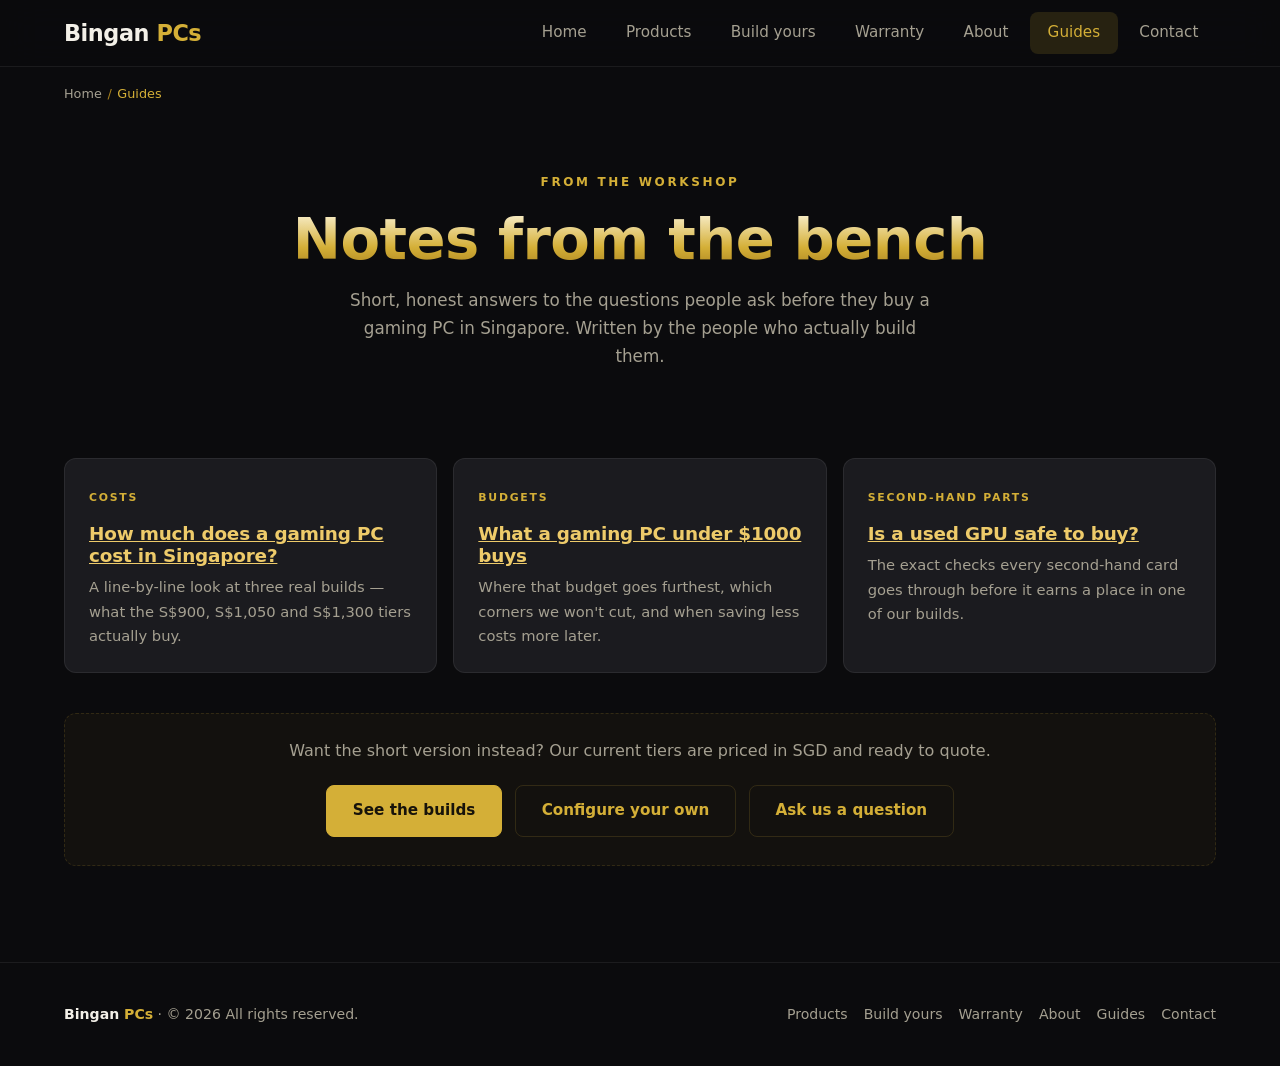
==== guides/index.html @ 6a00e123 "Local SEO Changes" ====
<!DOCTYPE html>
<html lang="en-SG">
<head>
  <meta charset="UTF-8" />
  <meta name="viewport" content="width=device-width, initial-scale=1.0" />
  <title>PC Building Guides | Bingan PCs Singapore</title>
  <meta name="description" content="Practical guides from our Singapore workshop on gaming PC costs, what S$1,000 buys, and how we test second-hand GPUs before they go into a build." />
  <link rel="canonical" href="https://example.com/guides/" />
  <meta name="theme-color" content="#0b0b0d" />
  <meta name="geo.region" content="SG" />
  <meta name="geo.placename" content="Singapore" />

  <meta property="og:site_name" content="Bingan PCs" />
  <meta property="og:title" content="PC Building Guides | Bingan PCs Singapore" />
  <meta property="og:description" content="Practical guides from our Singapore workshop on gaming PC costs, what S$1,000 buys, and how we test second-hand GPUs before they go into a build." />
  <meta property="og:type" content="website" />
  <meta property="og:url" content="https://example.com/guides/" />
  <meta property="og:locale" content="en_SG" />
  <meta property="og:image" content="https://example.com/assets/images/og/bingan-pcs-budget-gaming-pc-singapore.jpg" />
  <meta property="og:image:width" content="1200" />
  <meta property="og:image:height" content="630" />
  <meta name="twitter:card" content="summary_large_image" />
  <meta name="twitter:title" content="PC Building Guides | Bingan PCs Singapore" />
  <meta name="twitter:description" content="Practical guides from our Singapore workshop on gaming PC costs, what S$1,000 buys, and how we test second-hand GPUs before they go into a build." />
  <meta name="twitter:image" content="https://example.com/assets/images/og/bingan-pcs-budget-gaming-pc-singapore.jpg" />

  <link rel="icon" type="image/svg+xml" href="../assets/icons/favicon.svg" />
  <link rel="stylesheet" href="../css/styles.css" />

  <script type="application/ld+json">
  {
    "@context": "https://schema.org",
    "@type": "BreadcrumbList",
    "itemListElement": [
      { "@type": "ListItem", "position": 1, "name": "Home", "item": "https://example.com/" },
      { "@type": "ListItem", "position": 2, "name": "Guides", "item": "https://example.com/guides/" }
    ]
  }
  </script>
</head>
<body>
  <a class="skip-link" href="#main">Skip to content</a>

  <header class="site-header">
    <div class="container header-inner">
      <a href="../index.html" class="brand">Bingan <span>PCs</span></a>
      <nav class="nav-toggle" aria-label="Menu toggle">
        <button type="button" id="navToggle" aria-expanded="false" aria-controls="mainNav" aria-label="Open menu">
          <img src="../assets/images/down arrow.png" alt="" width="16" height="16" class="nav-arrow" />
        </button>
      </nav>
      <nav class="main-nav" id="mainNav" aria-label="Main navigation">
        <a href="../index.html">Home</a>
        <a href="../products.html">Products</a>
        <a href="../build.html">Build yours</a>
        <a href="../warranty.html">Warranty</a>
        <a href="../about.html">About</a>
        <a href="index.html" aria-current="page">Guides</a>
        <a href="../contact.html">Contact</a>
      </nav>
    </div>
  </header>

  <main id="main">
    <nav class="breadcrumbs" aria-label="Breadcrumb">
      <ol>
        <li><a href="../index.html">Home</a></li>
        <li aria-current="page">Guides</li>
      </ol>
    </nav>

    <section class="hero hero--compact">
      <div class="container narrow">
        <span class="eyebrow">From the workshop</span>
        <h1>Notes from the bench</h1>
        <p class="lead">Short, honest answers to the questions people ask before they buy a gaming PC in Singapore. Written by the people who actually build them.</p>
      </div>
    </section>

    <section class="section section--tight-top">
      <div class="container">
        <div class="card-grid card-grid--3">
          <article class="card">
            <span class="eyebrow small">Costs</span>
            <h3><a href="budget-gaming-pc-cost-singapore.html">How much does a gaming PC cost in Singapore?</a></h3>
            <p>A line-by-line look at three real builds — what the S$900, S$1,050 and S$1,300 tiers actually buy.</p>
          </article>
          <article class="card">
            <span class="eyebrow small">Budgets</span>
            <h3><a href="gaming-pc-under-1000-singapore.html">What a gaming PC under $1000 buys</a></h3>
            <p>Where that budget goes furthest, which corners we won't cut, and when saving less costs more later.</p>
          </article>
          <article class="card">
            <span class="eyebrow small">Second-hand parts</span>
            <h3><a href="is-a-used-gpu-safe.html">Is a used GPU safe to buy?</a></h3>
            <p>The exact checks every second-hand card goes through before it earns a place in one of our builds.</p>
          </article>
        </div>

        <div class="article__cta">
          <p>Want the short version instead? Our current tiers are priced in SGD and ready to quote.</p>
          <a href="../products.html" class="btn btn-primary">See the builds</a>
          <a href="../build.html" class="btn btn-outline">Configure your own</a>
          <a href="../contact.html" class="btn btn-outline">Ask us a question</a>
        </div>
      </div>
    </section>
  </main>

  <footer class="site-footer">
    <div class="container footer-inner">
      <p><span class="brand-footer">Bingan <span>PCs</span></span> · &copy; <span id="year"></span> All rights reserved.</p>
      <nav class="footer-nav" aria-label="Footer navigation">
        <a href="../products.html">Products</a>
        <a href="../build.html">Build yours</a>
        <a href="../warranty.html">Warranty</a>
        <a href="../about.html">About</a>
        <a href="index.html">Guides</a>
        <a href="../contact.html">Contact</a>
      </nav>
    </div>
  </footer>

  <script src="../js/main.js"></script>
</body>
</html>
---- css/styles.css ----
/* ==========================================================================
   PowerCyclePC — styles.css
   Base styles, design tokens, layout, and shared components.
   Theme: black + gold.
   ========================================================================== */

/* ---------- Design tokens ---------- */
:root {
  --color-bg: #0b0b0d;
  --color-surface: #141417;
  --color-surface-raised: #1b1b1f;
  --color-line: rgba(212, 175, 55, 0.16);
  --color-line-soft: rgba(255, 255, 255, 0.07);
  --color-text: #f3f0e8;
  --color-text-dim: #a5a091;
  --color-gold: #d4af37;
  --color-gold-light: #eecb6a;
  --color-gold-dark: #a8811f;
  --color-gold-ink: #17130a;

  --space-1: 0.5rem;
  --space-2: 1rem;
  --space-3: 1.5rem;
  --space-4: 2.5rem;
  --space-5: 4rem;
  --space-6: 6rem;

  --container-max: 1200px;
  --radius: 12px;
  --radius-sm: 8px;

  --font-sans: Inter, ui-sans-serif, system-ui, -apple-system, BlinkMacSystemFont, "Segoe UI", Roboto, "Helvetica Neue", Arial, sans-serif;
  --font-display: var(--font-sans);
}

html { scroll-behavior: smooth; -webkit-text-size-adjust: 100%; }
*, *::before, *::after { box-sizing: border-box; }

body {
  margin: 0;
  font-family: var(--font-sans);
  color: var(--color-text);
  background-color: var(--color-bg);
  line-height: 1.65;
  -webkit-font-smoothing: antialiased;
}

::selection { background: var(--color-gold); color: var(--color-gold-ink); }

h1, h2, h3 { font-family: var(--font-display); font-weight: 600; letter-spacing: -0.01em; line-height: 1.2; }
h2 { font-size: clamp(1.6rem, 3.4vw, 2.3rem); margin: 0 0 var(--space-2); }
h3 { font-size: 1.15rem; margin: 0 0 var(--space-1); }

img { max-width: 100%; height: auto; display: block; }

p { margin: 0 0 var(--space-2); }
a { color: var(--color-gold-light); }

:focus-visible { outline: 3px solid var(--color-gold); outline-offset: 3px; }

.skip-link {
  position: absolute; left: -9999px; top: 0; z-index: 999;
  background: var(--color-gold); color: var(--color-gold-ink);
  padding: var(--space-1) var(--space-2); font-weight: 600; text-decoration: none;
}
.skip-link:focus { left: var(--space-2); top: var(--space-1); }

/* ---------- Layout ---------- */
.container { width: 100%; max-width: var(--container-max); margin-inline: auto; padding-inline: var(--space-3); }
.container.narrow { max-width: 820px; }
.section { padding-block: var(--space-6); }
.section--tight-top { padding-top: var(--space-4); }
.section-alt { background-color: var(--color-surface); border-block: 1px solid var(--color-line-soft); }
.lead { color: var(--color-text-dim); font-size: 1.05rem; }
.eyebrow { display: inline-block; color: var(--color-gold); font-size: 0.75rem; font-weight: 600; letter-spacing: 0.22em; text-transform: uppercase; margin-bottom: var(--space-2); }
.eyebrow.small { font-size: 0.68rem; letter-spacing: 0.16em; }
.section-head { text-align: center; margin-bottom: var(--space-4); }
.section-head h1, .section-head h2 { margin: 0 0 var(--space-2); }
.section-head .lead { max-width: 62ch; margin-inline: auto; }

.footnote { color: var(--color-text-dim); font-size: 0.85rem; max-width: 76ch; margin: var(--space-3) auto 0; text-align: center; }

/* ---------- Breadcrumbs ---------- */
.breadcrumbs { max-width: var(--container-max); margin-inline: auto; padding: var(--space-2) var(--space-3) 0; font-size: 0.8rem; color: var(--color-text-dim); }
.breadcrumbs ol { list-style: none; display: flex; flex-wrap: wrap; gap: 0.35rem; margin: 0; padding: 0; }
.breadcrumbs li { display: inline-flex; align-items: center; gap: 0.35rem; }
.breadcrumbs li + li::before { content: "/"; color: var(--color-gold-dark); }
.breadcrumbs a { color: var(--color-text-dim); text-decoration: none; }
.breadcrumbs a:hover { color: var(--color-gold); }
.breadcrumbs [aria-current="page"] { color: var(--color-gold); }

/* ---------- Article / guide pages ---------- */
.article { max-width: 820px; margin-inline: auto; }
.article h2 { margin-top: var(--space-4); }
.article p, .article li { color: var(--color-text-dim); }
.article strong { color: var(--color-text); }
.article ul, .article ol { padding-left: 1.3rem; }
.article__meta { color: var(--color-gold); font-size: 0.82rem; letter-spacing: 0.06em; margin-bottom: var(--space-3); }
.article figure { margin: var(--space-3) 0; }
.article figure img { width: 100%; border-radius: var(--radius); border: 1px solid var(--color-line-soft); }
.article .faq { margin-top: var(--space-2); }
.article__cta { margin-top: var(--space-4); padding: var(--space-3); border: 1px dashed var(--color-line); border-radius: var(--radius); background: rgba(212, 175, 55, 0.04); text-align: center; }
.article__cta p { color: var(--color-text-dim); margin-bottom: var(--space-2); }
.article__cta .btn { margin: 0.25rem; }

/* ---------- Hero ---------- */
.hero { padding-block: var(--space-6) var(--space-5); text-align: center; }
.hero--compact { padding-block: var(--space-5) var(--space-3); }
.hero h1 {
  margin: 0 0 var(--space-2);
  font-size: clamp(2.2rem, 6vw, 3.6rem);
  line-height: 1.08;
  background: linear-gradient(180deg, #fdf6dd 0%, var(--color-gold) 62%, var(--color-gold-dark) 100%);
  -webkit-background-clip: text;
  background-clip: text;
  -webkit-text-fill-color: transparent;
  color: transparent;
}
.hero .lead { margin: 0 auto var(--space-3); max-width: 56ch; }
.hero-actions { display: flex; gap: var(--space-2); justify-content: center; flex-wrap: wrap; }
.hero-media { margin-top: var(--space-4); position: relative; }
.hero-mark {
  position: absolute; left: 9%; top: 50%; transform: translateY(-50%);
  display: flex; align-items: center; gap: 0.9rem; pointer-events: none;
}
.hero-mark svg { width: 58px; height: 58px; filter: drop-shadow(0 2px 10px rgba(0,0,0,.25)); }
.hero-mark span { font-size: clamp(1.5rem, 3vw, 2.4rem); font-weight: 700; letter-spacing: -0.02em; color: #17130a; }
.hero-mark em { font-style: normal; color: #a8811f; }
@media (max-width: 760px) { .hero-mark { left: 6%; gap: 0.5rem; } .hero-mark svg { width: 34px; height: 34px; } }
.hero-image { width: 100%; border-radius: var(--radius); border: 1px solid var(--color-line-soft); }

/* ---------- Buttons ---------- */
.btn {
  display: inline-flex; align-items: center; justify-content: center;
  gap: var(--space-1);
  background-color: var(--color-gold);
  color: var(--color-gold-ink);
  border: 1px solid var(--color-gold);
  text-decoration: none;
  padding: 0.8rem 1.6rem;
  border-radius: var(--radius-sm);
  font-weight: 600;
  font-size: 0.95rem;
  transition: background-color 0.2s ease, transform 0.2s ease, border-color 0.2s ease, color 0.2s ease;
}
.btn:hover { background-color: var(--color-gold-light); border-color: var(--color-gold-light); transform: translateY(-1px); }
.btn-primary { background-color: var(--color-gold); color: var(--color-gold-ink); }
.btn-outline { background-color: transparent; color: var(--color-gold); border-color: var(--color-line); }
.btn-outline:hover { background-color: rgba(212, 175, 55, 0.1); border-color: var(--color-gold); color: var(--color-gold-light); transform: translateY(-1px); }
.btn-lg { padding: 1rem 2rem; font-size: 1.05rem; }
.btn-block { display: flex; width: 100%; margin-top: var(--space-3); }

/* ---------- Header & nav ---------- */
.site-header {
  position: sticky; top: 0; z-index: 100;
  background-color: rgba(11, 11, 13, 0.85);
  border-block-end: 1px solid var(--color-line-soft);
  backdrop-filter: saturate(180%) blur(20px);
  -webkit-backdrop-filter: saturate(180%) blur(20px);
}
.header-inner { position: relative; display: flex; align-items: center; justify-content: space-between; height: 66px; gap: var(--space-2); }
.brand { font-family: var(--font-display); font-size: 1.4rem; font-weight: 700; color: var(--color-text); text-decoration: none; white-space: nowrap; letter-spacing: -0.02em; }
.brand span { color: var(--color-gold); }

.nav-toggle { display: none; }
.nav-toggle button { width: 44px; height: 34px; background: transparent; border: 1px solid var(--color-line); border-radius: 6px; display: flex; align-items: center; justify-content: center; padding: 0; cursor: pointer; }
.nav-arrow { width: 16px; height: auto; transition: transform 0.3s ease; }

.main-nav { display: flex; gap: 0.25rem; }
.main-nav a { padding: 0.5rem 1.1rem; color: var(--color-text-dim); text-decoration: none; border-radius: var(--radius-sm); font-size: 0.95rem; transition: color 0.2s ease, background-color 0.2s ease; }
.main-nav a:hover { color: var(--color-gold); background-color: rgba(212, 175, 55, 0.08); }
.main-nav a[aria-current="page"] { color: var(--color-gold); background-color: rgba(212, 175, 55, 0.14); font-weight: 500; }

@media (max-width: 768px) {
  .nav-toggle { display: inline-flex; }
  .main-nav {
    position: absolute; top: calc(100% + 8px); right: var(--space-2);
    min-width: 220px; padding: var(--space-2);
    flex-direction: column; gap: 0.25rem;
    background-color: var(--color-surface-raised);
    border: 1px solid var(--color-line);
    border-radius: var(--radius);
    box-shadow: 0 16px 40px rgba(0, 0, 0, 0.5);
    opacity: 0; pointer-events: none;
    transform: translateY(-8px);
    transition: opacity 0.22s ease, transform 0.22s ease;
  }
  .main-nav.is-open { opacity: 1; pointer-events: auto; transform: translateY(0); }
  .main-nav a { padding: 0.7rem var(--space-2); text-align: center; }
}

/* ---------- Trust strip ---------- */
.trust-strip { border-block: 1px solid var(--color-line-soft); background-color: var(--color-surface); padding-block: var(--space-3); }
.trust-grid { display: grid; grid-template-columns: repeat(4, 1fr); gap: var(--space-3); }
.trust-item { text-align: center; }
.trust-item strong { display: block; color: var(--color-text); font-size: 0.95rem; }
.trust-item span { color: var(--color-text-dim); font-size: 0.82rem; }
@media (max-width: 720px) {
  .trust-grid { grid-template-columns: repeat(2, 1fr); gap: var(--space-2); }
}

/* ---------- Panels / comparison split ---------- */
.split-2 { display: grid; grid-template-columns: 1fr 1fr; gap: var(--space-3); }
@media (max-width: 720px) { .split-2 { grid-template-columns: 1fr; } }

.panel { background-color: var(--color-surface-raised); border: 1px solid var(--color-line-soft); border-radius: var(--radius); padding: var(--space-3); }
.panel--muted { background-color: transparent; border-style: dashed; }
.panel__title { color: var(--color-gold); font-size: 0.78rem; letter-spacing: 0.16em; text-transform: uppercase; margin-bottom: var(--space-2); }

.checklist { list-style: none; margin: 0; padding: 0; display: grid; gap: 0.7rem; }
.checklist li { position: relative; padding-left: 1.6rem; color: var(--color-text); }
.checklist li::before { content: ""; position: absolute; left: 0; top: 0.6em; width: 8px; height: 8px; border-radius: 50%; background: var(--color-gold); }
.checklist--dim li { color: var(--color-text-dim); }
.checklist--dim li::before { background: transparent; border: 2px solid var(--color-gold-dark); }
.checklist--wide { max-width: 70ch; margin-inline: auto; }
.checklist--wide li { color: var(--color-text-dim); }
.checklist--wide strong { color: var(--color-text); }

/* ---------- Tier teasers ---------- */
.tier-teaser { display: grid; grid-template-columns: repeat(3, 1fr); gap: var(--space-2); }
@media (max-width: 900px) { .tier-teaser { grid-template-columns: 1fr; } }

.teaser {
  position: relative;
  display: flex; flex-direction: column; gap: 0.35rem;
  padding: var(--space-3);
  background-color: var(--color-surface-raised);
  border: 1px solid var(--color-line-soft);
  border-radius: var(--radius);
  text-decoration: none; color: inherit;
  transition: border-color 0.2s ease, transform 0.2s ease;
}
.teaser:hover { border-color: var(--color-gold); transform: translateY(-2px); }
.teaser--featured { border-color: var(--color-gold); background: linear-gradient(180deg, rgba(212, 175, 55, 0.07), transparent 60%), var(--color-surface-raised); }
.teaser__badge { position: absolute; top: -10px; left: var(--space-3); background: var(--color-gold); color: var(--color-gold-ink); font-size: 0.65rem; font-weight: 700; letter-spacing: 0.12em; text-transform: uppercase; padding: 0.25rem 0.6rem; border-radius: 999px; }
.teaser__label { color: var(--color-text-dim); font-size: 0.78rem; letter-spacing: 0.14em; text-transform: uppercase; }
.teaser__price { color: var(--color-gold); font-size: 2rem; font-weight: 600; line-height: 1.1; }
.teaser__spec { font-size: 0.9rem; color: var(--color-text); }
.teaser__note { font-size: 0.85rem; color: var(--color-text-dim); }
.teaser__cta { margin-top: var(--space-2); font-size: 0.9rem; font-weight: 600; color: var(--color-gold); }

/* ---------- Steps ---------- */
.steps { list-style: none; margin: 0; padding: 0; display: grid; grid-template-columns: repeat(4, 1fr); gap: var(--space-3); counter-reset: step; }
@media (max-width: 900px) { .steps { grid-template-columns: 1fr 1fr; } }
@media (max-width: 560px) { .steps { grid-template-columns: 1fr; } }
.step { border-top: 1px solid var(--color-line); padding-top: var(--space-2); }
.step__num { display: block; color: var(--color-gold); font-size: 0.8rem; letter-spacing: 0.18em; margin-bottom: var(--space-1); }
.step h3 { font-size: 1rem; }
.step p { color: var(--color-text-dim); font-size: 0.9rem; margin: 0; }

/* ---------- FAQ ---------- */
.faq { display: grid; gap: var(--space-1); }
.faq details { background-color: var(--color-bg); border: 1px solid var(--color-line-soft); border-radius: var(--radius-sm); padding: var(--space-2) var(--space-3); }
.faq details[open] { border-color: var(--color-line); }
.faq summary { cursor: pointer; font-weight: 600; list-style: none; display: flex; justify-content: space-between; gap: var(--space-2); }
.faq summary::-webkit-details-marker { display: none; }
.faq summary::after { content: "+"; color: var(--color-gold); font-weight: 400; }
.faq details[open] summary::after { content: "–"; }
.faq p { color: var(--color-text-dim); font-size: 0.95rem; margin: var(--space-2) 0 0; }

/* ---------- CTA band ---------- */
.section-cta { background: linear-gradient(180deg, transparent, rgba(212, 175, 55, 0.07)); border-top: 1px solid var(--color-line-soft); }
.cta { text-align: center; }
.cta h2 { margin: 0 0 var(--space-2); }
.cta .lead { margin: 0 auto var(--space-4); max-width: 54ch; }

/* ---------- Cards (generic) ---------- */
.card-grid { display: grid; gap: var(--space-2); }
.card-grid--3 { grid-template-columns: repeat(3, 1fr); }
@media (max-width: 800px) { .card-grid--3 { grid-template-columns: 1fr; } }
.card { background-color: var(--color-surface-raised); border: 1px solid var(--color-line-soft); border-radius: var(--radius); padding: var(--space-3); }
.card p { color: var(--color-text-dim); font-size: 0.92rem; margin: 0; }

/* ---------- Footer ---------- */
.site-footer { padding-block: var(--space-4); border-top: 1px solid var(--color-line-soft); color: var(--color-text-dim); font-size: 0.88rem; }
.footer-inner { display: flex; justify-content: space-between; align-items: center; gap: var(--space-2); flex-wrap: wrap; }
.site-footer p { margin: 0; }
.brand-footer { color: var(--color-text); font-weight: 600; }
.brand-footer span { color: var(--color-gold); }
.footer-nav { display: flex; gap: var(--space-2); }
.footer-nav a { color: var(--color-text-dim); text-decoration: none; }
.footer-nav a:hover { color: var(--color-gold); }

/* ==========================================================================
   Products page
   ========================================================================== */

.tier-grid { display: grid; gap: var(--space-2); align-items: stretch; }
@media (min-width: 900px) { .tier-grid { grid-template-columns: repeat(3, 1fr); } }

.product-card {
  position: relative;
  display: flex; flex-direction: column;
  background-color: var(--color-surface-raised);
  border: 1px solid var(--color-line-soft);
  border-radius: var(--radius);
  padding: var(--space-3);
}
.product-card--featured { border: 1px solid var(--color-gold); background: linear-gradient(180deg, rgba(212, 175, 55, 0.06), transparent 45%), var(--color-surface-raised); }
.card-badge { position: absolute; top: -10px; left: var(--space-3); background: var(--color-gold); color: var(--color-gold-ink); font-size: 0.65rem; font-weight: 700; letter-spacing: 0.12em; text-transform: uppercase; padding: 0.25rem 0.6rem; border-radius: 999px; }
.card-header { margin-bottom: var(--space-2); }
.card-kicker { display: block; color: var(--color-text-dim); font-size: 0.76rem; letter-spacing: 0.14em; text-transform: uppercase; margin-bottom: var(--space-1); }
.price { color: var(--color-gold); font-weight: 600; font-size: 2.1rem; line-height: 1.1; margin: 0; }
.card-sub { color: var(--color-text-dim); font-size: 0.88rem; margin: var(--space-1) 0 0; }

.product-specs { width: 100%; border-collapse: collapse; margin-bottom: var(--space-2); }
.product-specs th, .product-specs td { padding: 0.55rem 0; text-align: left; vertical-align: top; font-size: 0.9rem; border-bottom: 1px solid var(--color-line-soft); font-weight: 400; }
.product-specs th { width: 38%; color: var(--color-text-dim); }
.product-specs td { color: var(--color-text); }
.alt { color: var(--color-text-dim); font-size: 0.82rem; }
.incl { color: var(--color-gold); font-size: 0.72rem; letter-spacing: 0.1em; text-transform: uppercase; }

.gameplay-section { margin-bottom: var(--space-2); }
.gameplay-title { font-size: 0.72rem; letter-spacing: 0.14em; text-transform: uppercase; color: var(--color-text-dim); margin-bottom: var(--space-1); }
.gameplay-list { list-style: none; margin: 0; padding: 0; }
.gameplay-list li { padding: 0.5rem 0; border-bottom: 1px solid var(--color-line-soft); font-size: 0.86rem; }
.gameplay-list li:last-child { border-bottom: 0; }
.gameplay-list strong { display: block; font-weight: 500; color: var(--color-text); }
.gameplay-list span { display: block; color: var(--color-text-dim); font-size: 0.79rem; }

.card-foot { color: var(--color-text-dim); font-size: 0.84rem; margin: auto 0 0; padding-top: var(--space-2); border-top: 1px solid var(--color-line-soft); }

/* Comparison table */
.table-scroll { overflow-x: auto; }
.compare { width: 100%; border-collapse: collapse; min-width: 640px; font-size: 0.92rem; }
.compare th, .compare td { padding: 0.75rem var(--space-2); text-align: left; border-bottom: 1px solid var(--color-line-soft); }
.compare thead th { color: var(--color-text-dim); font-size: 0.76rem; letter-spacing: 0.12em; text-transform: uppercase; font-weight: 600; }
.compare tbody th { color: var(--color-text-dim); font-weight: 400; width: 22%; }
.compare .price-cell { color: var(--color-gold); font-weight: 600; font-size: 1.05rem; }
.compare .is-featured { background-color: rgba(212, 175, 55, 0.06); }

/* Options */
.option-grid { display: grid; grid-template-columns: repeat(2, 1fr); gap: var(--space-2); }
@media (max-width: 700px) { .option-grid { grid-template-columns: 1fr; } }
.option-card { background-color: var(--color-surface-raised); border: 1px solid var(--color-line-soft); border-radius: var(--radius); padding: var(--space-3); }
.option-card p { color: var(--color-text-dim); font-size: 0.9rem; margin: 0; }
.option-price { color: var(--color-gold) !important; font-weight: 600; margin-bottom: var(--space-1) !important; }

/* ==========================================================================
   Contact page
   ========================================================================== */
.contact-stack { display: grid; grid-template-columns: repeat(3, 1fr); gap: var(--space-2); align-items: stretch; }
@media (max-width: 860px) { .contact-stack { grid-template-columns: 1fr; } }

.contact-card { display: flex; flex-direction: column; text-align: center; background-color: var(--color-surface-raised); border: 1px solid var(--color-line-soft); border-radius: var(--radius); overflow: hidden; }
.card-image-wrap { aspect-ratio: 16 / 10; background-color: #fff; overflow: hidden; }
.card-image-wrap img { width: 100%; height: 100%; object-fit: contain; padding: var(--space-4); }
.card-body { padding: var(--space-3); display: flex; flex-direction: column; gap: var(--space-1); flex: 1; }
.card-body h2 { margin: 0; font-size: 1.35rem; }
.card-body .lead { font-size: 0.92rem; margin: 0 0 var(--space-2); }
.card-body .btn { margin-top: auto; }

.info-grid { display: grid; grid-template-columns: repeat(3, 1fr); gap: var(--space-2); margin-top: var(--space-4); }
@media (max-width: 800px) { .info-grid { grid-template-columns: 1fr; } }
.info-card { border-left: 2px solid var(--color-gold-dark); padding-left: var(--space-2); }
.info-card p { color: var(--color-text-dim); font-size: 0.9rem; margin: 0; }

.payment-wrapper { text-align: center; max-width: 70ch; margin-inline: auto; }
.payment-wrapper h2 { margin: 0 0 var(--space-2); }
.payment-wrapper .lead { margin: 0 auto var(--space-2); }
.payment-wrapper p:last-child { color: var(--color-text-dim); font-size: 0.9rem; }

/* ==========================================================================
   About page
   ========================================================================== */
.split { display: grid; grid-template-columns: 1.1fr 0.9fr; gap: var(--space-4); align-items: center; }
@media (max-width: 860px) { .split { grid-template-columns: 1fr; } }
.story p { color: var(--color-text-dim); }
.story h2 { margin-bottom: var(--space-2); }
.story-media img { width: 100%; border-radius: var(--radius); border: 1px solid var(--color-line-soft); }

/* ==========================================================================
   Build photography
   ========================================================================== */
.product-card--media { padding-top: 0; }
.card-media { margin: 0 calc(-1 * var(--space-3)) var(--space-3); }
.card-media img { width: 100%; aspect-ratio: 4 / 3; object-fit: cover; display: block; }

.gallery { display: grid; grid-template-columns: repeat(4, 1fr); gap: var(--space-1); }
@media (max-width: 900px) { .gallery { grid-template-columns: repeat(2, 1fr); } }
@media (max-width: 520px) { .gallery { grid-template-columns: 1fr; } }
.gallery figure { margin: 0; position: relative; overflow: hidden; border-radius: var(--radius-sm); background: var(--color-surface-raised); }
.gallery img { width: 100%; height: 100%; object-fit: cover; aspect-ratio: 3 / 4; transition: transform 0.4s ease; }
.gallery figure:hover img { transform: scale(1.03); }
.gallery figcaption {
  position: absolute; inset: auto 0 0 0;
  padding: var(--space-3) var(--space-2) var(--space-2);
  font-size: 0.82rem; color: var(--color-text);
  background: linear-gradient(180deg, transparent, rgba(8, 8, 10, 0.92));
}
.gallery figcaption span { display: block; color: var(--color-text-dim); font-size: 0.76rem; }
/* ==========================================================================
   Configurator (build.html)
   ========================================================================== */
.config { display: grid; grid-template-columns: minmax(0, 1fr) 340px; gap: var(--space-4); align-items: start; }
@media (max-width: 940px) { .config { grid-template-columns: 1fr; } }

.config-step { border: 0; padding: 0; margin: 0 0 var(--space-4); }
.config-step legend { display: flex; align-items: center; gap: 0.6rem; padding: 0; margin-bottom: var(--space-2); }
.config-step__num {
  display: inline-flex; align-items: center; justify-content: center;
  width: 26px; height: 26px; border-radius: 50%;
  border: 1px solid var(--color-gold); color: var(--color-gold);
  font-size: 0.8rem; flex-shrink: 0;
}
.config-step__title { font-size: 1.15rem; font-weight: 600; }

.base-grid { display: grid; grid-template-columns: repeat(3, 1fr); gap: var(--space-2); }
@media (max-width: 760px) { .base-grid { grid-template-columns: 1fr; } }

.base-option { position: relative; display: block; cursor: pointer; }
.base-option input { position: absolute; inset: 0; width: 100%; height: 100%; margin: 0; opacity: 0; cursor: pointer; z-index: 2; }
.base-card {
  position: relative; display: flex; flex-direction: column; height: 100%;
  overflow: hidden; background: var(--color-surface-raised);
  border: 1px solid var(--color-line-soft); border-radius: var(--radius);
  transition: border-color 0.2s ease, transform 0.2s ease;
}
.base-option:hover .base-card { border-color: var(--color-line); }
.base-option input:checked + .base-card { border-color: var(--color-gold); box-shadow: inset 0 0 0 1px var(--color-gold); }
.base-option input:focus-visible + .base-card { outline: 3px solid var(--color-gold); outline-offset: 3px; }
.base-card img { width: 100%; aspect-ratio: 4 / 3; object-fit: cover; }
.base-card__badge {
  position: absolute; top: 8px; left: 8px; z-index: 1;
  background: var(--color-gold); color: var(--color-gold-ink);
  font-size: 0.6rem; font-weight: 700; letter-spacing: 0.1em; text-transform: uppercase;
  padding: 0.2rem 0.5rem; border-radius: 999px;
}
.base-card__body { display: flex; flex-direction: column; gap: 0.15rem; padding: var(--space-2); flex: 1; }
.base-card__name { font-weight: 600; font-size: 0.95rem; }
.base-card__spec { color: var(--color-text-dim); font-size: 0.8rem; }
.base-card__price { color: var(--color-gold); font-weight: 600; font-size: 1.15rem; margin-top: auto; padding-top: 0.4rem; }

.opt-group { margin-bottom: var(--space-3); }
.opt-label { color: var(--color-text-dim); font-size: 0.72rem; letter-spacing: 0.14em; text-transform: uppercase; margin: 0 0 0.6rem; }
.pills { display: flex; flex-wrap: wrap; gap: 0.6rem; }
.pill { position: relative; cursor: pointer; }
.pill input { position: absolute; inset: 0; width: 100%; height: 100%; margin: 0; opacity: 0; cursor: pointer; z-index: 2; }
.pill span {
  display: flex; flex-direction: column; gap: 0.1rem;
  min-width: 160px; padding: 0.7rem 1rem;
  border: 1px solid var(--color-line-soft); border-radius: 10px;
  background: var(--color-surface-raised);
  transition: border-color 0.2s ease, background-color 0.2s ease;
}
.pill:hover span { border-color: var(--color-line); }
.pill input:checked + span { border-color: var(--color-gold); background: rgba(212, 175, 55, 0.08); }
.pill input:focus-visible + span { outline: 3px solid var(--color-gold); outline-offset: 3px; }
.pill em { font-style: normal; font-size: 0.76rem; color: var(--color-text-dim); }
.pill input:checked + span em { color: var(--color-gold); }
.opt-hint { color: var(--color-text-dim); font-size: 0.8rem; margin: var(--space-2) 0 0; }

.summary {
  position: sticky; top: 84px;
  background: var(--color-surface-raised);
  border: 1px solid var(--color-line);
  border-radius: var(--radius);
  padding: var(--space-3);
}
@media (max-width: 940px) { .summary { position: static; } }
.summary__label { color: var(--color-gold); font-size: 0.72rem; letter-spacing: 0.16em; text-transform: uppercase; margin: 0 0 var(--space-2); }
.summary__list { list-style: none; margin: 0 0 var(--space-2); padding: 0; display: grid; gap: 0.55rem; }
.summary__list li { display: flex; flex-direction: column; gap: 0.05rem; padding-bottom: 0.55rem; border-bottom: 1px solid var(--color-line-soft); }
.summary__list span { color: var(--color-text-dim); font-size: 0.68rem; letter-spacing: 0.12em; text-transform: uppercase; }
.summary__list b { font-weight: 500; font-size: 0.9rem; }
.summary__list i { font-style: normal; font-size: 0.78rem; color: var(--color-gold); }
.summary__total { display: flex; justify-content: space-between; align-items: baseline; gap: var(--space-2); margin: var(--space-2) 0 var(--space-1); }
.summary__total span { color: var(--color-text-dim); font-size: 0.85rem; }
.summary__total strong { color: var(--color-gold); font-size: 1.7rem; font-weight: 600; }
.summary__note { color: var(--color-text-dim); font-size: 0.76rem; margin: 0 0 var(--space-2); }
.summary .btn-block + .btn-block { margin-top: 0.6rem; }
.summary__copied { color: var(--color-gold); font-size: 0.78rem; margin: 0.6rem 0 0; text-align: center; }

/* ---------- Tier card motion ---------- */
.product-card {
  transition: transform 0.35s cubic-bezier(0.2, 0.8, 0.2, 1),
              border-color 0.3s ease, box-shadow 0.35s ease;
}
.product-card:hover {
  transform: translateY(-6px);
  border-color: var(--color-gold);
  box-shadow: 0 18px 44px rgba(0, 0, 0, 0.5), 0 0 0 1px rgba(212, 175, 55, 0.25);
}
.product-card .card-media { overflow: hidden; }
.product-card .card-media img { transition: transform 0.6s cubic-bezier(0.2, 0.8, 0.2, 1); }
.product-card:hover .card-media img { transform: scale(1.045); }
.product-card--featured:hover { box-shadow: 0 18px 44px rgba(0, 0, 0, 0.55), 0 0 0 1px rgba(212, 175, 55, 0.5); }
@media (prefers-reduced-motion: reduce) {
  .product-card, .product-card .card-media img { transition: none; }
  .product-card:hover { transform: none; }
}

/* ---------- Inline CTA under the tier grid ---------- */
.cta-inline {
  display: flex; align-items: center; justify-content: center;
  flex-wrap: wrap; gap: var(--space-2);
  margin-top: var(--space-4);
  padding: var(--space-3);
  border: 1px dashed var(--color-line);
  border-radius: var(--radius);
  background: rgba(212, 175, 55, 0.04);
}
.cta-inline p { margin: 0; color: var(--color-text-dim); }

/* ---------- Certificate block ---------- */
.cert-card {
  display: flex; align-items: flex-start; gap: var(--space-3);
  margin-top: var(--space-4);
  padding: var(--space-3);
  background: var(--color-surface-raised);
  border: 1px solid var(--color-line);
  border-radius: var(--radius);
}
.cert-card__seal { flex: 0 0 56px; }
.cert-card__seal svg { width: 56px; height: 56px; }
.cert-card h3 { margin: 0 0 var(--space-1); }
.cert-card p { margin: 0; color: var(--color-text-dim); font-size: 0.95rem; }
@media (max-width: 620px) { .cert-card { flex-direction: column; } }

/* ---------- Case comparison ---------- */
.case-compare { display: grid; grid-template-columns: repeat(2, 1fr); gap: var(--space-2); }
.case-card {
  display: flex; flex-direction: column;
  background: var(--color-surface-raised);
  border: 1px solid var(--color-line-soft);
  border-radius: var(--radius);
  overflow: hidden;
  transition: border-color 0.3s ease, transform 0.3s ease;
}
.case-card:hover { border-color: var(--color-gold); transform: translateY(-4px); }
.case-card--featured { border-color: var(--color-line); }
.case-card__media { position: relative; margin: 0; }
.case-card__media img { width: 100%; aspect-ratio: 16 / 10; object-fit: cover; display: block; }
.case-card__tag {
  position: absolute; top: 10px; left: 10px;
  background: var(--color-gold); color: var(--color-gold-ink);
  font-size: 0.62rem; font-weight: 700; letter-spacing: 0.1em; text-transform: uppercase;
  padding: 0.25rem 0.6rem; border-radius: 999px;
}
.case-card__body { padding: var(--space-3); display: flex; flex-direction: column; gap: var(--space-1); }
.case-card__body h3 { margin: 0; font-size: 1.25rem; }
.case-card__sub { color: var(--color-gold); font-size: 0.8rem; margin: 0; }
.case-specs { margin: var(--space-2) 0 0; display: grid; gap: 0; }
.case-specs > div { display: flex; justify-content: space-between; gap: var(--space-2); padding: 0.5rem 0; border-bottom: 1px solid var(--color-line-soft); }
.case-specs > div:last-child { border-bottom: 0; }
.case-specs dt { color: var(--color-text-dim); font-size: 0.8rem; }
.case-specs dd { margin: 0; font-size: 0.85rem; text-align: right; }
.case-card__for { margin: auto 0 0; padding-top: var(--space-2); color: var(--color-text-dim); font-size: 0.88rem; }
.case-card__for strong { color: var(--color-text); }
.panel__price { color: var(--color-gold); font-weight: 600; letter-spacing: 0; text-transform: none; }

/* ==========================================================================
   Mobile pass
   ========================================================================== */
@media (max-width: 820px) {
  .case-compare { grid-template-columns: 1fr; }
}

@media (max-width: 700px) {
  :root { --space-5: 3rem; --space-6: 3.5rem; }
  .section { padding-block: var(--space-5); }
  .hero { padding-block: var(--space-5) var(--space-4); }
  .hero h1 { font-size: clamp(1.9rem, 9vw, 2.6rem); }
  .hero .lead { font-size: 1rem; }
  .container { padding-inline: 1.15rem; }
  .case-card__body { padding: var(--space-2); }
  .btn { padding: 0.75rem 1.2rem; }
  .hero-actions .btn { flex: 1 1 auto; }
  .summary { position: static; }
  .config { gap: var(--space-3); }
  .case-specs > div { padding: 0.45rem 0; }
  .trust-grid { gap: var(--space-2) var(--space-1); }
  .cta-inline { flex-direction: column; text-align: center; }
  /* keep wide tables inside the viewport */
  .table-scroll { margin-inline: 0; }
  .compare { font-size: 0.86rem; }
  .compare th, .compare td { padding: 0.6rem 0.7rem; }
}

@media (max-width: 430px) {
  .hero-mark { display: none; }
  .pill span { min-width: 100%; }
  .gallery figcaption { font-size: 0.78rem; }
}

html { -webkit-text-size-adjust: 100%; }
body { overflow-x: hidden; }
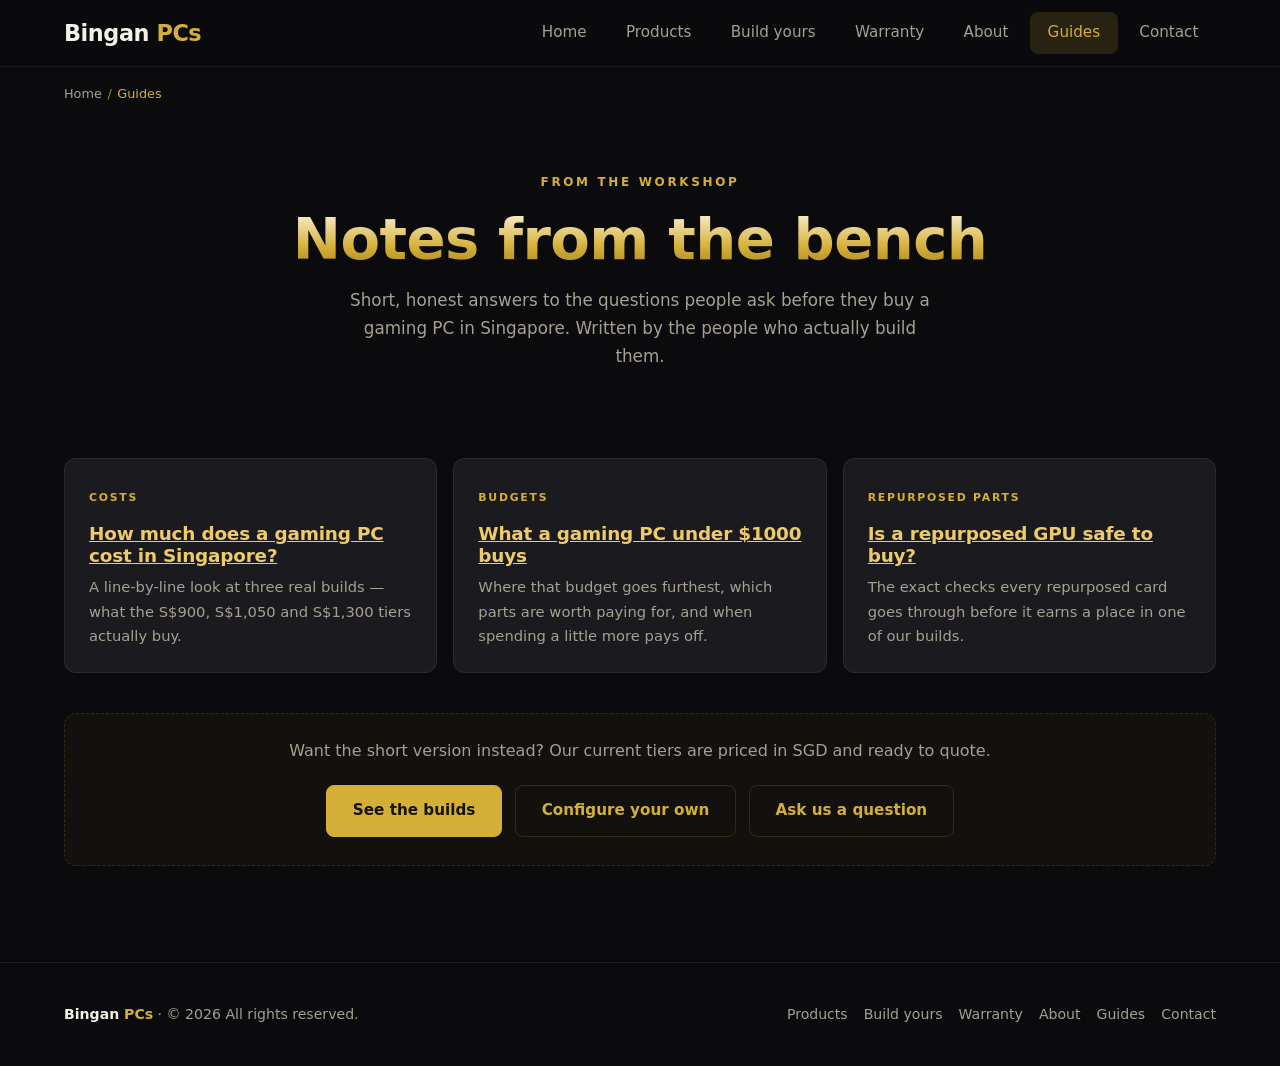
==== commit a3b88c2c: "Content update to better tell brand story" ====
--- a/guides/index.html
+++ b/guides/index.html
@@ -4,25 +4,25 @@
   <meta charset="UTF-8" />
   <meta name="viewport" content="width=device-width, initial-scale=1.0" />
   <title>PC Building Guides | Bingan PCs Singapore</title>
-  <meta name="description" content="Practical guides from our Singapore workshop on gaming PC costs, what S$1,000 buys, and how we test second-hand GPUs before they go into a build." />
-  <link rel="canonical" href="https://example.com/guides/" />
+  <meta name="description" content="Practical guides from our Singapore workshop on gaming PC costs, what S$1,000 buys, and how we test repurposed GPUs before they go into a build." />
+  <link rel="canonical" href="https://binganpc.com/guides/" />
   <meta name="theme-color" content="#0b0b0d" />
   <meta name="geo.region" content="SG" />
   <meta name="geo.placename" content="Singapore" />
 
   <meta property="og:site_name" content="Bingan PCs" />
   <meta property="og:title" content="PC Building Guides | Bingan PCs Singapore" />
-  <meta property="og:description" content="Practical guides from our Singapore workshop on gaming PC costs, what S$1,000 buys, and how we test second-hand GPUs before they go into a build." />
+  <meta property="og:description" content="Practical guides from our Singapore workshop on gaming PC costs, what S$1,000 buys, and how we test repurposed GPUs before they go into a build." />
   <meta property="og:type" content="website" />
-  <meta property="og:url" content="https://example.com/guides/" />
+  <meta property="og:url" content="https://binganpc.com/guides/" />
   <meta property="og:locale" content="en_SG" />
-  <meta property="og:image" content="https://example.com/assets/images/og/bingan-pcs-budget-gaming-pc-singapore.jpg" />
+  <meta property="og:image" content="https://binganpc.com/assets/images/og/bingan-pcs-budget-gaming-pc-singapore.jpg" />
   <meta property="og:image:width" content="1200" />
   <meta property="og:image:height" content="630" />
   <meta name="twitter:card" content="summary_large_image" />
   <meta name="twitter:title" content="PC Building Guides | Bingan PCs Singapore" />
-  <meta name="twitter:description" content="Practical guides from our Singapore workshop on gaming PC costs, what S$1,000 buys, and how we test second-hand GPUs before they go into a build." />
-  <meta name="twitter:image" content="https://example.com/assets/images/og/bingan-pcs-budget-gaming-pc-singapore.jpg" />
+  <meta name="twitter:description" content="Practical guides from our Singapore workshop on gaming PC costs, what S$1,000 buys, and how we test repurposed GPUs before they go into a build." />
+  <meta name="twitter:image" content="https://binganpc.com/assets/images/og/bingan-pcs-budget-gaming-pc-singapore.jpg" />
 
   <link rel="icon" type="image/svg+xml" href="../assets/icons/favicon.svg" />
   <link rel="stylesheet" href="../css/styles.css" />
@@ -32,8 +32,8 @@
     "@context": "https://schema.org",
     "@type": "BreadcrumbList",
     "itemListElement": [
-      { "@type": "ListItem", "position": 1, "name": "Home", "item": "https://example.com/" },
-      { "@type": "ListItem", "position": 2, "name": "Guides", "item": "https://example.com/guides/" }
+      { "@type": "ListItem", "position": 1, "name": "Home", "item": "https://binganpc.com/" },
+      { "@type": "ListItem", "position": 2, "name": "Guides", "item": "https://binganpc.com/guides/" }
     ]
   }
   </script>
@@ -88,12 +88,12 @@
           <article class="card">
             <span class="eyebrow small">Budgets</span>
             <h3><a href="gaming-pc-under-1000-singapore.html">What a gaming PC under $1000 buys</a></h3>
-            <p>Where that budget goes furthest, which corners we won't cut, and when saving less costs more later.</p>
+            <p>Where that budget goes furthest, which parts are worth paying for, and when spending a little more pays off.</p>
           </article>
           <article class="card">
-            <span class="eyebrow small">Second-hand parts</span>
-            <h3><a href="is-a-used-gpu-safe.html">Is a used GPU safe to buy?</a></h3>
-            <p>The exact checks every second-hand card goes through before it earns a place in one of our builds.</p>
+            <span class="eyebrow small">Repurposed parts</span>
+            <h3><a href="is-a-used-gpu-safe.html">Is a repurposed GPU safe to buy?</a></h3>
+            <p>The exact checks every repurposed card goes through before it earns a place in one of our builds.</p>
           </article>
         </div>
 
--- a/css/styles.css
+++ b/css/styles.css
@@ -98,6 +98,21 @@
 .article__meta { color: var(--color-gold); font-size: 0.82rem; letter-spacing: 0.06em; margin-bottom: var(--space-3); }
 .article figure { margin: var(--space-3) 0; }
 .article figure img { width: 100%; border-radius: var(--radius); border: 1px solid var(--color-line-soft); }
+.article figure img.img--component { display: block; max-width: 560px; margin-inline: auto; }
+.article figcaption { margin-top: 0.45rem; color: var(--color-text-dim); font-size: 0.78rem; line-height: 1.45; }
+.article .perf-compare { margin: var(--space-3) 0; padding: var(--space-3); border: 1px solid var(--color-line-soft); border-radius: var(--radius); background: var(--color-surface-raised); }
+.article .perf-row { display: grid; grid-template-columns: 160px 1fr 58px; gap: 0.75rem; align-items: center; margin-bottom: 0.85rem; color: var(--color-text); font-size: 0.88rem; }
+.article .perf-row:last-of-type { margin-bottom: 0; }
+.article .perf-track { height: 12px; border-radius: 999px; background: rgba(255, 255, 255, 0.08); overflow: hidden; }
+.article .perf-bar { display: block; height: 100%; border-radius: inherit; }
+.article .perf-bar--igpu { background: #8f96a3; }
+.article .perf-bar--dgpu { background: var(--color-gold); }
+.article .perf-value { text-align: right; color: var(--color-gold); font-weight: 600; }
+.article .perf-note { margin-top: 1rem; font-size: 0.78rem; }
+@media (max-width: 560px) {
+  .article .perf-row { grid-template-columns: 1fr 58px; }
+  .article .perf-track { grid-column: 1 / -1; grid-row: 2; }
+}
 .article .faq { margin-top: var(--space-2); }
 .article__cta { margin-top: var(--space-4); padding: var(--space-3); border: 1px dashed var(--color-line); border-radius: var(--radius); background: rgba(212, 175, 55, 0.04); text-align: center; }
 .article__cta p { color: var(--color-text-dim); margin-bottom: var(--space-2); }
@@ -342,6 +357,7 @@
 .contact-stack { display: grid; grid-template-columns: repeat(3, 1fr); gap: var(--space-2); align-items: stretch; }
 @media (max-width: 860px) { .contact-stack { grid-template-columns: 1fr; } }
 
+.contact-card[hidden] { display: none; }
 .contact-card { display: flex; flex-direction: column; text-align: center; background-color: var(--color-surface-raised); border: 1px solid var(--color-line-soft); border-radius: var(--radius); overflow: hidden; }
 .card-image-wrap { aspect-ratio: 16 / 10; background-color: #fff; overflow: hidden; }
 .card-image-wrap img { width: 100%; height: 100%; object-fit: contain; padding: var(--space-4); }
@@ -363,11 +379,11 @@
 /* ==========================================================================
    About page
    ========================================================================== */
-.split { display: grid; grid-template-columns: 1.1fr 0.9fr; gap: var(--space-4); align-items: center; }
-@media (max-width: 860px) { .split { grid-template-columns: 1fr; } }
+.split { display: grid; grid-template-columns: 1fr; gap: var(--space-4); align-items: start; }
+.story { max-width: 70ch; }
 .story p { color: var(--color-text-dim); }
 .story h2 { margin-bottom: var(--space-2); }
-.story-media img { width: 100%; border-radius: var(--radius); border: 1px solid var(--color-line-soft); }
+.story-media img { display: block; width: 100%; max-width: 860px; margin-inline: auto; border-radius: var(--radius); border: 1px solid var(--color-line-soft); }
 
 /* ==========================================================================
    Build photography
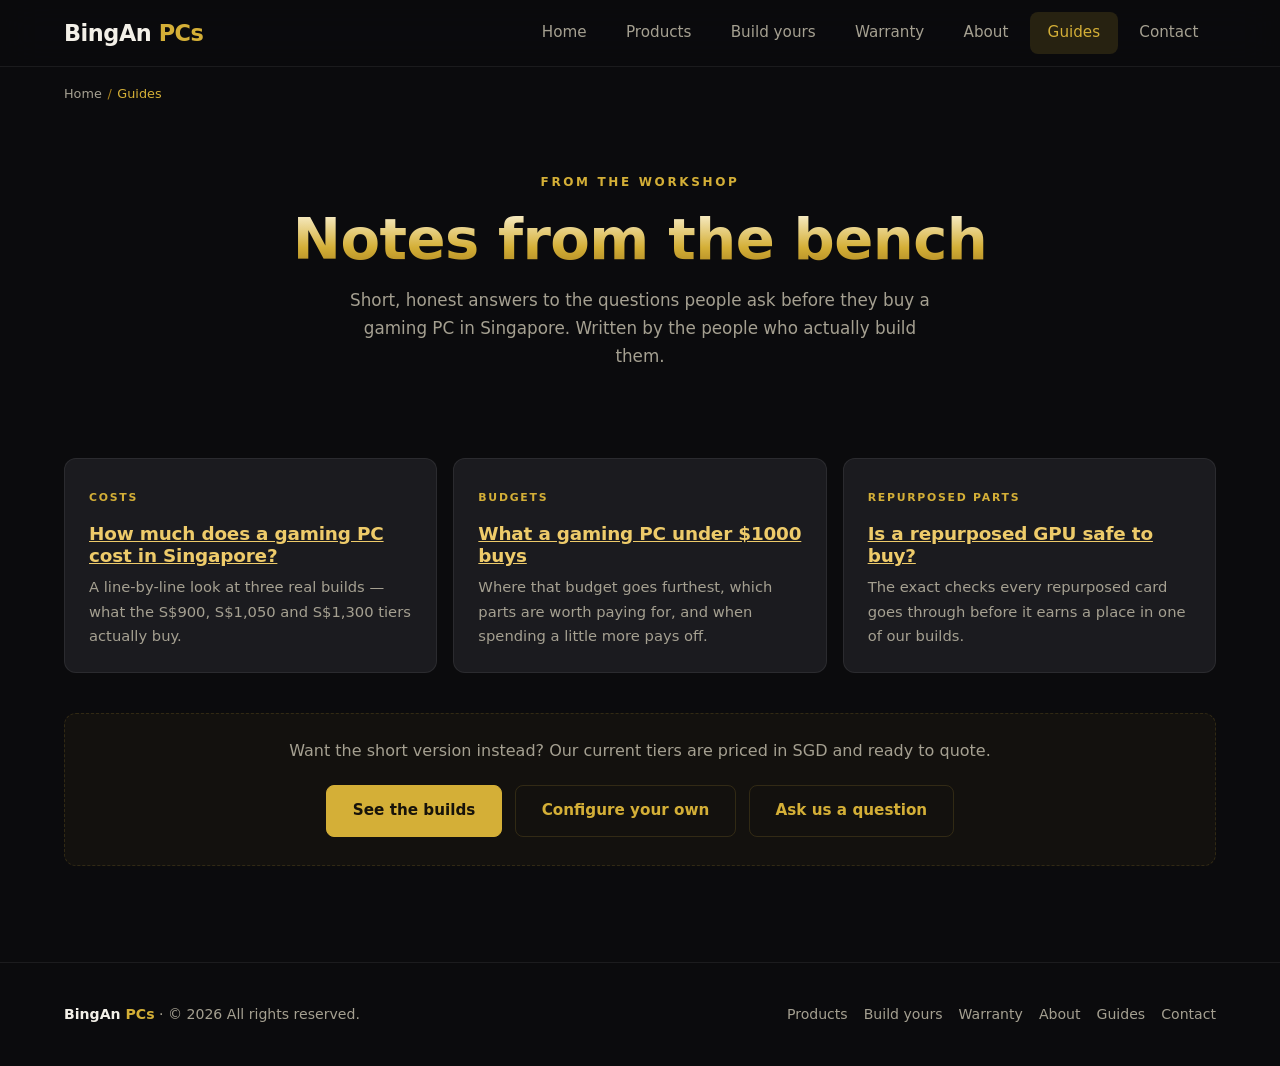
==== commit b91b493f: "Title changes" ====
--- a/guides/index.html
+++ b/guides/index.html
@@ -3,16 +3,16 @@
 <head>
   <meta charset="UTF-8" />
   <meta name="viewport" content="width=device-width, initial-scale=1.0" />
-  <title>PC Building Guides | Bingan PCs Singapore</title>
-  <meta name="description" content="Practical guides from our Singapore workshop on gaming PC costs, what S$1,000 buys, and how we test repurposed GPUs before they go into a build." />
+  <title>PC Building Guides | BingAn PCs Singapore</title>
+  <meta name="description" content="Budget gaming PC guides from Singapore. Real prices, build advice and GPU testing." />
   <link rel="canonical" href="https://binganpc.com/guides/" />
   <meta name="theme-color" content="#0b0b0d" />
   <meta name="geo.region" content="SG" />
   <meta name="geo.placename" content="Singapore" />
 
-  <meta property="og:site_name" content="Bingan PCs" />
-  <meta property="og:title" content="PC Building Guides | Bingan PCs Singapore" />
-  <meta property="og:description" content="Practical guides from our Singapore workshop on gaming PC costs, what S$1,000 buys, and how we test repurposed GPUs before they go into a build." />
+  <meta property="og:site_name" content="BingAn PCs" />
+  <meta property="og:title" content="PC Building Guides | BingAn PCs Singapore" />
+  <meta property="og:description" content="Budget gaming PC guides from Singapore. Real prices, build advice and GPU testing." />
   <meta property="og:type" content="website" />
   <meta property="og:url" content="https://binganpc.com/guides/" />
   <meta property="og:locale" content="en_SG" />
@@ -20,11 +20,16 @@
   <meta property="og:image:width" content="1200" />
   <meta property="og:image:height" content="630" />
   <meta name="twitter:card" content="summary_large_image" />
-  <meta name="twitter:title" content="PC Building Guides | Bingan PCs Singapore" />
-  <meta name="twitter:description" content="Practical guides from our Singapore workshop on gaming PC costs, what S$1,000 buys, and how we test repurposed GPUs before they go into a build." />
+  <meta name="twitter:title" content="PC Building Guides | BingAn PCs Singapore" />
+  <meta name="twitter:description" content="Budget gaming PC guides from Singapore. Real prices, build advice and GPU testing." />
   <meta name="twitter:image" content="https://binganpc.com/assets/images/og/bingan-pcs-budget-gaming-pc-singapore.jpg" />
 
-  <link rel="icon" type="image/svg+xml" href="../assets/icons/favicon.svg" />
+  <link rel="icon" href="/favicon.ico" sizes="any" />
+  <link rel="icon" type="image/png" sizes="16x16" href="/assets/icons/favicon-16x16.png" />
+  <link rel="icon" type="image/png" sizes="32x32" href="/assets/icons/favicon-32x32.png" />
+  <link rel="icon" type="image/png" sizes="48x48" href="/assets/icons/favicon-48x48.png" />
+  <link rel="icon" type="image/svg+xml" href="/assets/icons/favicon.svg" />
+  <link rel="apple-touch-icon" sizes="180x180" href="/assets/icons/apple-touch-icon.png" />
   <link rel="stylesheet" href="../css/styles.css" />
 
   <script type="application/ld+json">
@@ -43,7 +48,7 @@
 
   <header class="site-header">
     <div class="container header-inner">
-      <a href="../index.html" class="brand">Bingan <span>PCs</span></a>
+      <a href="../index.html" class="brand">BingAn <span>PCs</span></a>
       <nav class="nav-toggle" aria-label="Menu toggle">
         <button type="button" id="navToggle" aria-expanded="false" aria-controls="mainNav" aria-label="Open menu">
           <img src="../assets/images/down arrow.png" alt="" width="16" height="16" class="nav-arrow" />
@@ -109,7 +114,7 @@
 
   <footer class="site-footer">
     <div class="container footer-inner">
-      <p><span class="brand-footer">Bingan <span>PCs</span></span> · &copy; <span id="year"></span> All rights reserved.</p>
+      <p><span class="brand-footer">BingAn <span>PCs</span></span> · &copy; <span id="year"></span> All rights reserved.</p>
       <nav class="footer-nav" aria-label="Footer navigation">
         <a href="../products.html">Products</a>
         <a href="../build.html">Build yours</a>
--- a/css/styles.css
+++ b/css/styles.css
@@ -17,6 +17,7 @@
   --color-gold-light: #eecb6a;
   --color-gold-dark: #a8811f;
   --color-gold-ink: #17130a;
+  --color-success: #5ddc9c;
 
   --space-1: 0.5rem;
   --space-2: 1rem;
@@ -350,6 +351,10 @@
 .option-card { background-color: var(--color-surface-raised); border: 1px solid var(--color-line-soft); border-radius: var(--radius); padding: var(--space-3); }
 .option-card p { color: var(--color-text-dim); font-size: 0.9rem; margin: 0; }
 .option-price { color: var(--color-gold) !important; font-weight: 600; margin-bottom: var(--space-1) !important; }
+.price-was { color: var(--color-text-dim); text-decoration: line-through; margin-right: 0.3rem; }
+.sale-text { color: var(--color-success); font-weight: 600; }
+.pill em .sale-text, .summary__list i .sale-text { color: var(--color-success); }
+.pill em .price-was, .summary__list i .price-was { color: var(--color-text-dim); }
 
 /* ==========================================================================
    Contact page
@@ -579,6 +584,7 @@
   .hero h1 { font-size: clamp(1.9rem, 9vw, 2.6rem); }
   .hero .lead { font-size: 1rem; }
   .container { padding-inline: 1.15rem; }
+  .article { padding-inline: 1.15rem; }
   .case-card__body { padding: var(--space-2); }
   .btn { padding: 0.75rem 1.2rem; }
   .hero-actions .btn { flex: 1 1 auto; }
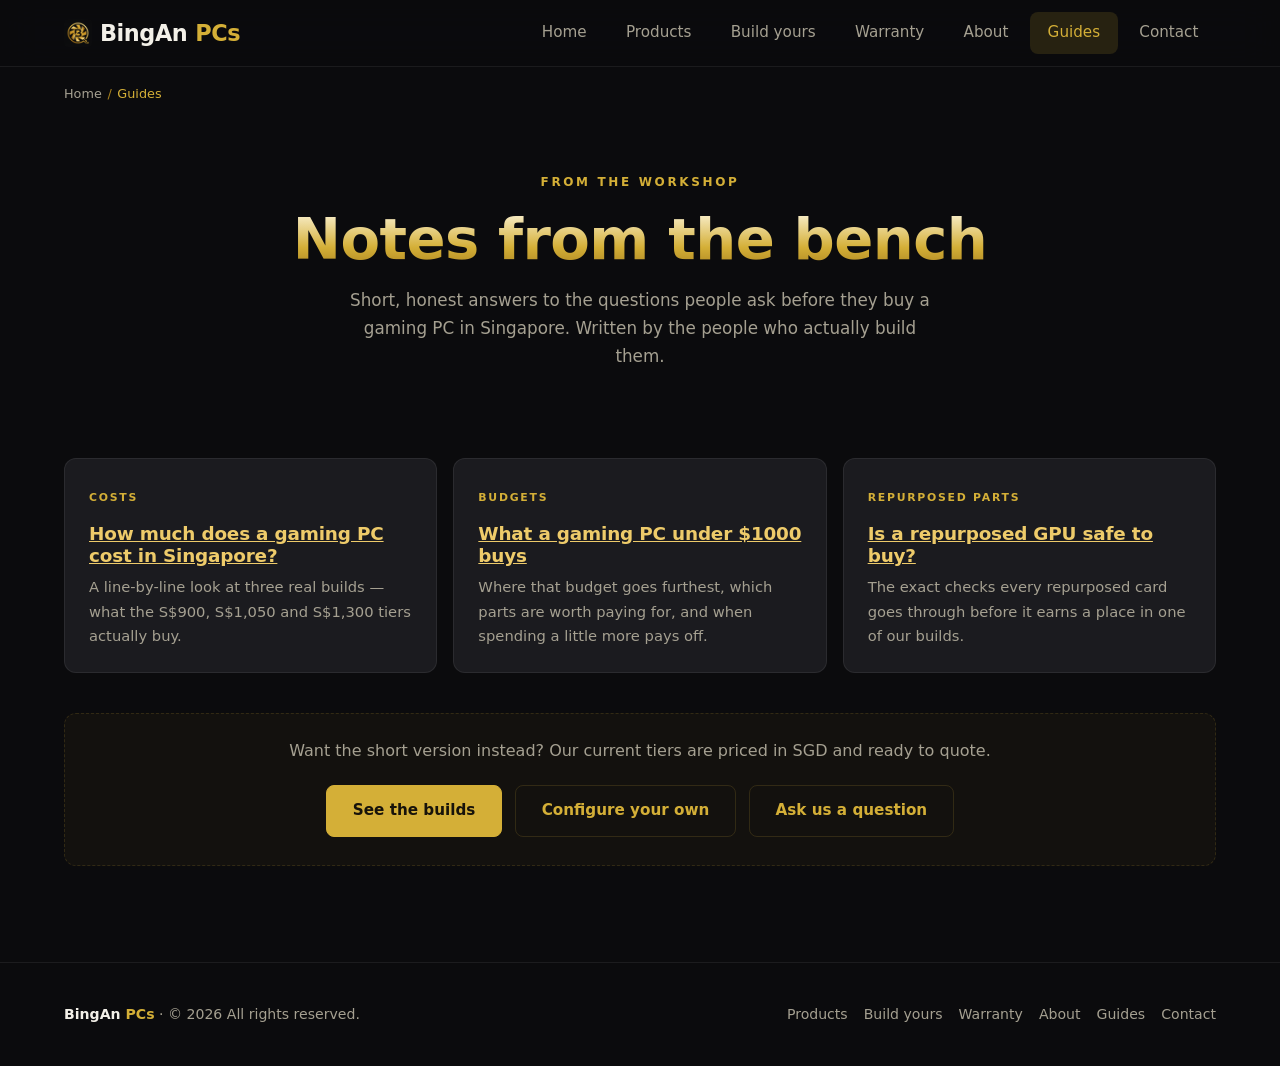
==== commit 9b8acc49: "Add new BingAn logo to site header, favicons and structured data" ====
--- a/guides/index.html
+++ b/guides/index.html
@@ -48,7 +48,7 @@
 
   <header class="site-header">
     <div class="container header-inner">
-      <a href="../index.html" class="brand">BingAn <span>PCs</span></a>
+      <a href="../index.html" class="brand"><img src="../assets/images/logo.png" alt="" width="28" height="28" /> BingAn <span>PCs</span></a>
       <nav class="nav-toggle" aria-label="Menu toggle">
         <button type="button" id="navToggle" aria-expanded="false" aria-controls="mainNav" aria-label="Open menu">
           <img src="../assets/images/down arrow.png" alt="" width="16" height="16" class="nav-arrow" />
--- a/css/styles.css
+++ b/css/styles.css
@@ -175,7 +175,8 @@
   -webkit-backdrop-filter: saturate(180%) blur(20px);
 }
 .header-inner { position: relative; display: flex; align-items: center; justify-content: space-between; height: 66px; gap: var(--space-2); }
-.brand { font-family: var(--font-display); font-size: 1.4rem; font-weight: 700; color: var(--color-text); text-decoration: none; white-space: nowrap; letter-spacing: -0.02em; }
+.brand { display: inline-flex; align-items: center; gap: 8px; font-family: var(--font-display); font-size: 1.4rem; font-weight: 700; color: var(--color-text); text-decoration: none; white-space: nowrap; letter-spacing: -0.02em; }
+.brand img { width: 28px; height: 28px; display: block; flex: none; border-radius: 4px; }
 .brand span { color: var(--color-gold); }
 
 .nav-toggle { display: none; }
